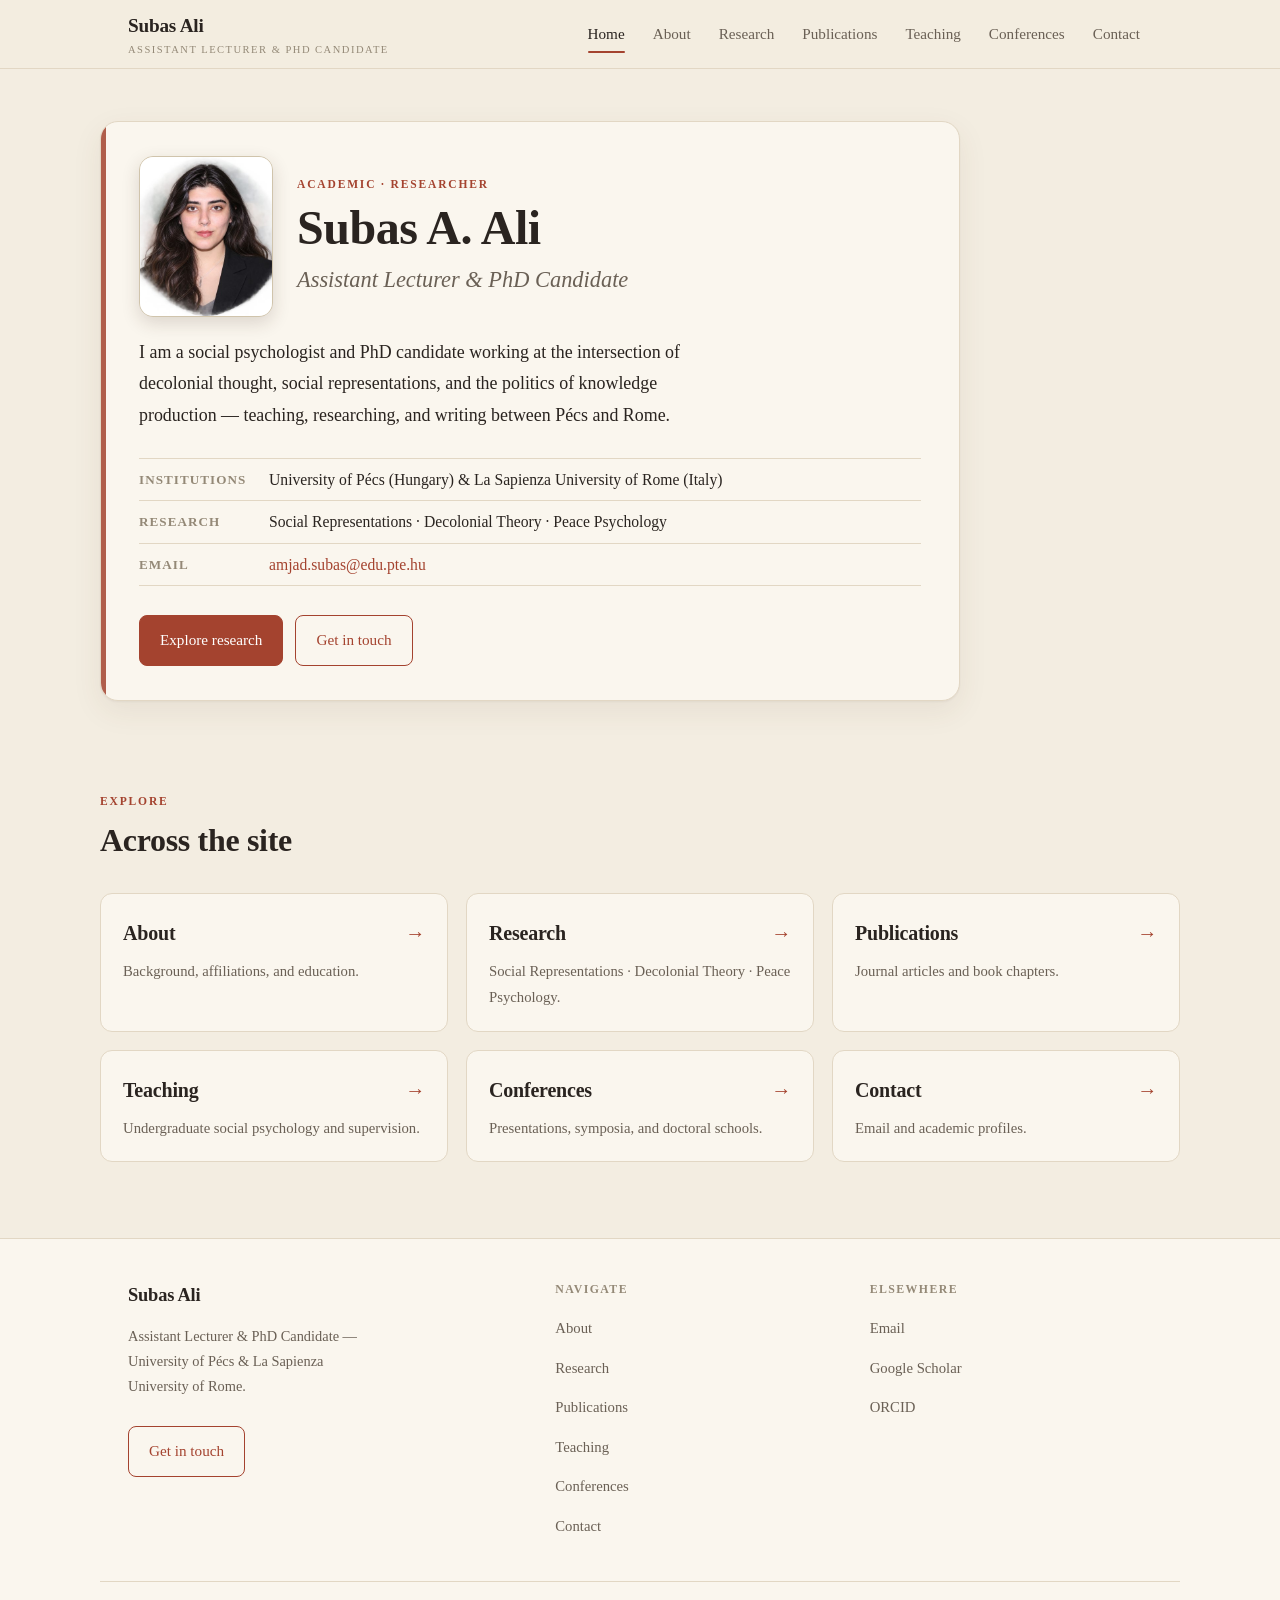
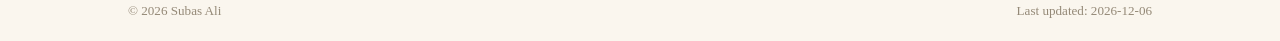
==== index.html @ 6b0df0d3 "Add files via upload" ====
<!doctype html>
<html lang="en">
<head>
  <meta charset="utf-8" />
  <meta name="viewport" content="width=device-width, initial-scale=1" />
  <title>Subas Ali &mdash; Social &amp; Political Psychology</title>
  <meta name="description" content="Subas Ali, Assistant Lecturer and PhD Candidate at the University of Pécs and La Sapienza University of Rome, researching social representations, decolonial theory, and peace psychology." />
  <meta property="og:title" content="Subas Ali &mdash; Social &amp; Political Psychology" />
  <meta property="og:description" content="Subas Ali, Assistant Lecturer and PhD Candidate at the University of Pécs and La Sapienza University of Rome, researching social representations, decolonial theory, and peace psychology." />
  <meta property="og:type" content="website" />
  <link rel="icon" href="data:image/svg+xml,%3Csvg xmlns='http://www.w3.org/2000/svg' viewBox='0 0 32 32'%3E%3Crect width='32' height='32' rx='7' fill='%2314507a'/%3E%3Ctext x='16' y='23' font-family='Georgia,serif' font-size='20' fill='white' text-anchor='middle'%3ES%3C/text%3E%3C/svg%3E" />
  <style>
/* ============================================================
   Subas Ali — academic website
   Shared stylesheet
   ============================================================ */

:root {
  --bg: #f3ede1;
  --surface: #faf6ee;
  --surface-2: #ece3d2;
  --fg: #2a2420;
  --muted: #6a6055;
  --faint: #948977;
  --border: #e2d7c4;
  --border-strong: #d0c4ac;
  --accent: #a4432f;
  --accent-hover: #86331f;
  --accent-soft: rgba(164, 67, 47, 0.13);
  --max: 1080px;
  --measure: 720px;
  --serif: "Times New Roman", Times, Georgia, serif;
  --sans: "Times New Roman", Times, Georgia, serif;
  --radius: 12px;
  --shadow: 0 1px 2px rgba(60,45,30,0.05), 0 10px 30px rgba(90,60,35,0.08);
}

@media (prefers-color-scheme: dark) {
  :root {
    --bg: #1b1815;
    --surface: #241f19;
    --surface-2: #2c261e;
    --fg: #ece4d6;
    --muted: #b3a892;
    --faint: #8a7f6d;
    --border: #342e26;
    --border-strong: #443c30;
    --accent: #e2906f;
    --accent-hover: #eea587;
    --accent-soft: rgba(226, 144, 111, 0.16);
    --shadow: 0 1px 2px rgba(0,0,0,0.35), 0 12px 34px rgba(0,0,0,0.4);
  }
}

* { box-sizing: border-box; }

html { scroll-behavior: smooth; }

body {
  font-family: var(--sans);
  background-color: var(--bg);
  background-image:
    radial-gradient(closest-side at 12% -5%, var(--accent-soft), transparent 70%),
    radial-gradient(closest-side at 100% 108%, rgba(20, 80, 122, 0.06), transparent 70%);
  background-attachment: fixed;
  background-repeat: no-repeat;
  color: var(--fg);
  line-height: 1.75;
  margin: 0;
  font-size: 18px;
  -webkit-font-smoothing: antialiased;
  -moz-osx-font-smoothing: grayscale;
  text-rendering: optimizeLegibility;
}

/* ---------- Skip link ---------- */
.skip-link {
  position: absolute;
  left: -999px;
  top: 0;
  background: var(--accent);
  color: #fff;
  padding: 10px 16px;
  border-radius: 0 0 8px 0;
  z-index: 200;
}
.skip-link:focus { left: 0; }

/* ---------- Layout ---------- */
.wrap {
  max-width: var(--max);
  margin: 0 auto;
  padding: 0 28px;
}
.section { padding: 56px 0; }
.section + .section { border-top: 1px solid var(--border); }
main { min-height: 60vh; }

/* ---------- Typography ---------- */
h1, h2, h3, h4 { font-family: var(--serif); font-weight: 600; letter-spacing: -0.01em; color: var(--fg); }
h1 { font-size: clamp(2rem, 4.4vw, 3rem); line-height: 1.1; margin: 0 0 0.4em; }
h2 { font-size: clamp(1.5rem, 3vw, 2rem); line-height: 1.2; margin: 0 0 0.6em; }
h3 { font-size: 1.25rem; margin: 0 0 0.4em; }
h4 { font-size: 1.05rem; margin: 0 0 0.3em; }
p { margin: 0 0 1.15em; }
.measure { max-width: var(--measure); }
.lead { font-size: 1.15rem; color: var(--fg); }

.eyebrow {
  font-family: var(--sans);
  text-transform: uppercase;
  letter-spacing: 0.16em;
  font-size: 0.72rem;
  font-weight: 600;
  color: var(--accent);
  margin: 0 0 14px;
  display: block;
}

.section-head { margin-bottom: 34px; }
.section-head .eyebrow { margin-bottom: 10px; }
.section-head h2 { margin-bottom: 0; }

/* ---------- Links ---------- */
a { color: var(--accent); text-decoration: none; transition: color 0.15s ease; }
a:hover { color: var(--accent-hover); }
.prose a {
  border-bottom: 1px solid var(--accent-soft);
  transition: border-color 0.15s ease, color 0.15s ease;
}
.prose a:hover { border-bottom-color: var(--accent); }
a:focus-visible, button:focus-visible {
  outline: 2px solid var(--accent);
  outline-offset: 3px;
  border-radius: 2px;
}

/* ---------- Header / nav ---------- */
.site-header {
  position: sticky;
  top: 0;
  z-index: 100;
  background: color-mix(in srgb, var(--bg) 88%, transparent);
  -webkit-backdrop-filter: saturate(1.4) blur(10px);
  backdrop-filter: saturate(1.4) blur(10px);
  border-bottom: 1px solid var(--border);
}
.nav-inner {
  max-width: var(--max);
  margin: 0 auto;
  padding: 0 28px;
  height: 68px;
  display: flex;
  align-items: center;
  justify-content: space-between;
  gap: 16px;
}
.brand {
  font-family: var(--serif);
  font-size: 1.2rem;
  font-weight: 600;
  letter-spacing: -0.01em;
  color: var(--fg);
  white-space: nowrap;
}
.brand:hover { color: var(--fg); }
.brand .brand-sub {
  display: block;
  font-family: var(--sans);
  font-size: 0.66rem;
  font-weight: 500;
  letter-spacing: 0.14em;
  text-transform: uppercase;
  color: var(--faint);
  margin-top: -2px;
}
.nav-links { display: flex; align-items: center; gap: 4px; }
.nav-links a {
  color: var(--muted);
  font-size: 0.95rem;
  font-weight: 500;
  padding: 8px 12px;
  border-radius: 7px;
  position: relative;
}
.nav-links a:hover { color: var(--fg); background: var(--surface-2); }
.nav-links a[aria-current="page"] { color: var(--fg); }
.nav-links a[aria-current="page"]::after {
  content: "";
  position: absolute;
  left: 12px; right: 12px; bottom: 2px;
  height: 2px;
  background: var(--accent);
  border-radius: 2px;
}

.nav-toggle {
  display: none;
  background: none;
  border: 1px solid var(--border-strong);
  border-radius: 8px;
  width: 42px; height: 42px;
  cursor: pointer;
  color: var(--fg);
  align-items: center;
  justify-content: center;
}
.nav-toggle svg { width: 22px; height: 22px; }

/* ---------- Buttons ---------- */
.btn {
  display: inline-flex;
  align-items: center;
  gap: 8px;
  font-family: var(--sans);
  font-size: 0.95rem;
  font-weight: 500;
  padding: 11px 20px;
  border-radius: 8px;
  border: 1px solid var(--accent);
  background: var(--accent);
  color: #fff;
  cursor: pointer;
  transition: background 0.15s ease, transform 0.05s ease;
}
.btn:hover { background: var(--accent-hover); border-color: var(--accent-hover); color: #fff; }
.btn:active { transform: translateY(1px); }
.btn.ghost { background: transparent; color: var(--accent); }
.btn.ghost:hover { background: var(--accent-soft); color: var(--accent); }

.linkchip {
  display: inline-flex;
  align-items: center;
  gap: 6px;
  font-size: 0.85rem;
  font-weight: 500;
  padding: 4px 11px;
  border: 1px solid var(--border-strong);
  border-radius: 999px;
  color: var(--accent);
  background: var(--bg);
  transition: border-color 0.15s ease, background 0.15s ease;
}
.linkchip:hover { border-color: var(--accent); background: var(--accent-soft); color: var(--accent); }
.linkchip svg { width: 13px; height: 13px; }

/* ---------- Home hero ---------- */
.hero { padding: 52px 0 34px; }
.hero-card {
  background: var(--surface);
  border: 1px solid var(--border);
  border-radius: 18px;
  box-shadow: var(--shadow);
  padding: 34px 38px;
  max-width: 860px;
  position: relative;
  overflow: hidden;
}
.hero-card::before {
  content: "";
  position: absolute;
  left: 0; top: 0; bottom: 0;
  width: 5px;
  background: var(--accent);
  opacity: 0.85;
}
.hero-id {
  display: flex;
  align-items: center;
  gap: 24px;
  margin-bottom: 20px;
}
.hero-id .eyebrow { margin-bottom: 8px; }
.hero-id h1 { margin: 0 0 0.1em; }
.hero-text h1 { margin-bottom: 0.2em; }
.hero-role {
  font-family: var(--serif);
  font-size: clamp(1.1rem, 2.2vw, 1.4rem);
  color: var(--muted);
  margin: 0;
  font-weight: 400;
  font-style: italic;
}
.hero-bio {
  font-size: 1.12rem;
  color: var(--fg);
  max-width: 62ch;
  margin: 0 0 1.5em;
}
.hero-meta { list-style: none; padding: 0; margin: 0 0 1.6em; }
.hero-meta li { display: flex; gap: 12px; padding: 7px 0; border-top: 1px solid var(--border); font-size: 0.98rem; }
.hero-meta li:last-child { border-bottom: 1px solid var(--border); }
.hero-meta .k { flex: 0 0 118px; color: var(--faint); font-size: 0.82rem; text-transform: uppercase; letter-spacing: 0.08em; padding-top: 3px; font-weight: 600; }
.hero-meta .v { flex: 1; }
.hero-cta { display: flex; flex-wrap: wrap; gap: 12px; margin-top: 6px; }

.portrait {
  width: clamp(96px, 13vw, 134px);
  aspect-ratio: 5 / 6;
  height: auto;
  object-fit: cover;
  object-position: center 20%;
  border-radius: 14px;
  border: 1px solid var(--border-strong);
  box-shadow: 0 6px 18px rgba(60,40,25,0.16);
  background: var(--surface-2);
  flex-shrink: 0;
}

/* ---------- Pathways grid ---------- */
.pathways {
  display: grid;
  grid-template-columns: repeat(3, 1fr);
  gap: 18px;
}
.pathway {
  display: block;
  padding: 22px 22px 20px;
  border: 1px solid var(--border);
  border-radius: var(--radius);
  background: var(--surface);
  color: var(--fg);
  transition: border-color 0.18s ease, transform 0.18s ease, box-shadow 0.18s ease;
}
.pathway:hover {
  color: var(--fg);
  border-color: var(--border-strong);
  transform: translateY(-2px);
  box-shadow: var(--shadow);
}
.pathway h3 { display: flex; align-items: center; justify-content: space-between; margin-bottom: 8px; }
.pathway h3 .arrow { color: var(--accent); font-family: var(--sans); font-weight: 400; transition: transform 0.18s ease; }
.pathway:hover h3 .arrow { transform: translateX(4px); }
.pathway p { color: var(--muted); font-size: 0.92rem; margin: 0; }

/* ---------- Prose / cards ---------- */
.prose p { color: var(--fg); }
.panel {
  background: var(--surface);
  border: 1px solid var(--border);
  border-radius: var(--radius);
  padding: 30px 32px;
}

/* ---------- Education / definition lists ---------- */
.stack { display: grid; gap: 2px; }
.entry {
  display: grid;
  grid-template-columns: 1fr auto;
  gap: 8px 20px;
  padding: 16px 0;
  border-top: 1px solid var(--border);
  align-items: baseline;
}
.entry:last-child { border-bottom: 1px solid var(--border); }
.entry .title { font-weight: 600; }
.entry .sub { color: var(--muted); font-size: 0.95rem; }
.entry .when { color: var(--faint); font-size: 0.88rem; white-space: nowrap; font-variant-numeric: tabular-nums; }

/* ---------- Publications ---------- */
.pub-group { margin-bottom: 40px; }
.pub-group:last-child { margin-bottom: 0; }
.pub-list { list-style: none; margin: 0; padding: 0; }
.pub {
  padding: 22px 0;
  border-top: 1px solid var(--border);
  display: grid;
  grid-template-columns: 64px 1fr;
  gap: 22px;
}
.pub:last-child { border-bottom: 1px solid var(--border); }
.pub .year { font-family: var(--serif); font-size: 1.05rem; color: var(--faint); font-variant-numeric: tabular-nums; padding-top: 1px; }
.pub .cite { margin: 0; }
.pub .cite .t { font-style: italic; }
.pub .venue { font-style: italic; }
.pub-links { margin-top: 12px; display: flex; flex-wrap: wrap; gap: 8px; }

/* ---------- Tables ---------- */
.table-card {
  border: 1px solid var(--border);
  border-radius: var(--radius);
  overflow: hidden;
  margin-bottom: 26px;
  background: var(--bg);
}
.table-card .table-head {
  display: flex;
  align-items: baseline;
  gap: 12px;
  padding: 16px 22px;
  background: var(--surface);
  border-bottom: 1px solid var(--border);
}
.table-card .table-head h3 { margin: 0; font-size: 1.15rem; }
.table-card .table-head .count { color: var(--faint); font-size: 0.85rem; }
table.data {
  width: 100%;
  border-collapse: collapse;
  font-size: 0.92rem;
}
table.data th, table.data td {
  padding: 14px 16px;
  text-align: left;
  vertical-align: top;
  line-height: 1.5;
  border-bottom: 1px solid var(--border);
}
table.data thead th {
  font-family: var(--sans);
  font-weight: 600;
  color: var(--faint);
  font-size: 0.72rem;
  letter-spacing: 0.08em;
  text-transform: uppercase;
  background: transparent;
}
table.data tbody tr:last-child td { border-bottom: none; }
table.data tbody tr { transition: background 0.12s ease; }
table.data tbody tr:hover { background: var(--surface); }
.nowrap { white-space: nowrap; }
.tag {
  display: inline-block;
  font-size: 0.72rem;
  font-weight: 600;
  letter-spacing: 0.03em;
  padding: 2px 9px;
  border-radius: 999px;
  border: 1px solid var(--border-strong);
  color: var(--muted);
  white-space: nowrap;
}

/* ---------- Contact ---------- */
.contact-grid { display: grid; grid-template-columns: 1fr 1fr; gap: 40px; }
.field { display: flex; flex-direction: column; gap: 6px; margin-bottom: 16px; }
.field label { font-size: 0.82rem; font-weight: 600; letter-spacing: 0.04em; text-transform: uppercase; color: var(--muted); }
.field input, .field textarea {
  font-family: var(--sans);
  font-size: 1rem;
  color: var(--fg);
  background: var(--bg);
  border: 1px solid var(--border-strong);
  border-radius: 8px;
  padding: 11px 13px;
  width: 100%;
  transition: border-color 0.15s ease, box-shadow 0.15s ease;
}
.field input:focus, .field textarea:focus {
  outline: none;
  border-color: var(--accent);
  box-shadow: 0 0 0 3px var(--accent-soft);
}
.field textarea { resize: vertical; min-height: 130px; }
.hp { position: absolute; left: -9999px; }
.contact-detail { padding: 10px 0; border-top: 1px solid var(--border); }
.contact-detail:first-of-type { border-top: none; }
.contact-detail .k { font-size: 0.78rem; text-transform: uppercase; letter-spacing: 0.08em; color: var(--faint); font-weight: 600; margin-bottom: 2px; }

/* ---------- Footer ---------- */
.site-footer {
  border-top: 1px solid var(--border);
  background: var(--surface);
  margin-top: 20px;
}
.footer-inner {
  max-width: var(--max);
  margin: 0 auto;
  padding: 40px 28px;
  display: grid;
  grid-template-columns: 1.4fr 1fr 1fr;
  gap: 32px;
}
.footer-inner h4 { font-family: var(--sans); font-size: 0.74rem; text-transform: uppercase; letter-spacing: 0.12em; color: var(--faint); margin-bottom: 12px; font-weight: 600; }
.footer-brand .brand { font-size: 1.15rem; }
.footer-nav { list-style: none; margin: 0; padding: 0; display: grid; gap: 8px; }
.footer-nav a, .footer-links a { color: var(--muted); font-size: 0.92rem; }
.footer-nav a:hover, .footer-links a:hover { color: var(--accent); }
.footer-links { list-style: none; margin: 0; padding: 0; display: grid; gap: 8px; }
.footer-bottom {
  border-top: 1px solid var(--border);
  padding: 18px 28px;
  max-width: var(--max);
  margin: 0 auto;
  display: flex;
  justify-content: space-between;
  flex-wrap: wrap;
  gap: 8px;
  color: var(--faint);
  font-size: 0.82rem;
}

/* ---------- Responsive ---------- */
@media (max-width: 860px) {
  .hero-card { padding: 30px 30px; }
  .pathways { grid-template-columns: 1fr 1fr; }
  .contact-grid { grid-template-columns: 1fr; gap: 30px; }
  .footer-inner { grid-template-columns: 1fr 1fr; }
}

@media (max-width: 640px) {
  body { font-size: 16px; }
  .nav-links {
    position: fixed;
    inset: 68px 0 auto 0;
    flex-direction: column;
    align-items: stretch;
    gap: 0;
    background: var(--bg);
    border-bottom: 1px solid var(--border);
    padding: 8px 16px 16px;
    box-shadow: var(--shadow);
    transform: translateY(-140%);
    transition: transform 0.25s ease;
    visibility: hidden;
  }
  .nav-links.open { transform: translateY(0); visibility: visible; }
  .nav-links a { padding: 13px 10px; border-radius: 8px; font-size: 1rem; }
  .nav-links a[aria-current="page"]::after { display: none; }
  .nav-links a[aria-current="page"] { background: var(--surface-2); }
  .nav-toggle { display: inline-flex; }
  .pathways { grid-template-columns: 1fr; }
  .section { padding: 40px 0; }
  .hero { padding: 26px 0 16px; }
  .hero-card { padding: 24px 22px; border-radius: 14px; }
  .hero-id { gap: 16px; margin-bottom: 16px; }
  .hero-bio { font-size: 1.05rem; }
  .panel { padding: 22px 20px; }
  .footer-inner { grid-template-columns: 1fr; gap: 26px; }
  .entry { grid-template-columns: 1fr; }
  .entry .when { grid-row: 1; }

  /* Responsive data tables -> stacked cards */
  table.data, table.data tbody, table.data tr, table.data td { display: block; width: 100%; }
  table.data thead { display: none; }
  .table-card { overflow: visible; }
  table.data tr {
    padding: 14px 16px;
    border-bottom: 1px solid var(--border);
  }
  table.data tr:last-child { border-bottom: none; }
  table.data td {
    padding: 4px 0;
    border: none;
    display: grid;
    grid-template-columns: 108px 1fr;
    gap: 10px;
  }
  table.data td::before {
    content: attr(data-label);
    font-size: 0.68rem;
    letter-spacing: 0.06em;
    text-transform: uppercase;
    color: var(--faint);
    font-weight: 600;
    padding-top: 3px;
  }
  table.data td:empty { display: none; }
  table.data tbody tr:hover { background: transparent; }
}

@media (prefers-reduced-motion: reduce) {
  * { scroll-behavior: auto !important; transition: none !important; animation: none !important; }
}

  </style>
  <script type="application/ld+json">
{
  "@context": "https://schema.org",
  "@type": "Person",
  "name": "Subas Amjad Ali",
  "alternateName": "Subas Ali",
  "jobTitle": "Assistant Lecturer & PhD Candidate",
  "affiliation": [
    {"@type": "Organization", "name": "University of P\u00e9cs"},
    {"@type": "Organization", "name": "La Sapienza University of Rome"}
  ],
  "email": "mailto:amjad.subas@edu.pte.hu",
  "url": "https://subasali.com",
  "sameAs": [
    "https://scholar.google.com/citations?view_op=list_works&hl=en&user=NY5oD_YAAAAJ",
    "https://orcid.org/0000-0001-5346-9214"
  ]
}
</script>
</head>
<body>
  <a class="skip-link" href="#main">Skip to content</a>
  <header class="site-header">
    <div class="nav-inner">
      <a class="brand" href="index.html">Subas Ali<span class="brand-sub">Assistant Lecturer &amp; PhD Candidate</span></a>
      <button class="nav-toggle" aria-label="Toggle menu" aria-expanded="false" aria-controls="nav-links">
        <svg viewBox="0 0 24 24" fill="none" stroke="currentColor" stroke-width="2" stroke-linecap="round"><line x1="4" y1="7" x2="20" y2="7"/><line x1="4" y1="12" x2="20" y2="12"/><line x1="4" y1="17" x2="20" y2="17"/></svg>
      </button>
      <nav class="nav-links" id="nav-links" aria-label="Primary">
      <a href="index.html" aria-current="page">Home</a>
      <a href="about.html">About</a>
      <a href="research.html">Research</a>
      <a href="publications.html">Publications</a>
      <a href="teaching.html">Teaching</a>
      <a href="conferences.html">Conferences</a>
      <a href="contact.html">Contact</a>
      </nav>
    </div>
  </header>
  <main id="main">
    <section class="hero wrap">
    <div class="hero-card">
      <div class="hero-id">
        <img class="portrait" src="[data-uri]" width="260" height="260" alt="Portrait of Subas Ali" />
        <div class="hero-id-text">
          <span class="eyebrow">Academic &middot; Researcher</span>
          <h1>Subas A. Ali</h1>
          <p class="hero-role">Assistant Lecturer &amp; PhD Candidate</p>
        </div>
      </div>
      <p class="hero-bio">I am a social psychologist and PhD candidate working at the intersection of decolonial thought, social representations, and the politics of knowledge production &mdash; teaching, researching, and writing between P&eacute;cs and Rome.</p>
      <ul class="hero-meta">
        <li><span class="k">Institutions</span><span class="v">University of P&eacute;cs (Hungary) &amp; La Sapienza University of Rome (Italy)</span></li>
        <li><span class="k">Research</span><span class="v">Social Representations &middot; Decolonial Theory &middot; Peace Psychology</span></li>
        <li><span class="k">Email</span><span class="v"><a href="mailto:amjad.subas@edu.pte.hu">amjad.subas@edu.pte.hu</a></span></li>
      </ul>
      <div class="hero-cta">
        <a class="btn" href="research.html">Explore research</a>
        <a class="btn ghost" href="mailto:amjad.subas@edu.pte.hu">Get in touch</a>
      </div>
    </div>
  </section>
  <section class="section wrap">
    <div class="section-head"><span class="eyebrow">Explore</span><h2>Across the site</h2></div>
    <div class="pathways">
      <a class="pathway" href="about.html"><h3>About <span class="arrow">&rarr;</span></h3><p>Background, affiliations, and education.</p></a>
      <a class="pathway" href="research.html"><h3>Research <span class="arrow">&rarr;</span></h3><p>Social Representations &middot; Decolonial Theory &middot; Peace Psychology.</p></a>
      <a class="pathway" href="publications.html"><h3>Publications <span class="arrow">&rarr;</span></h3><p>Journal articles and book chapters.</p></a>
      <a class="pathway" href="teaching.html"><h3>Teaching <span class="arrow">&rarr;</span></h3><p>Undergraduate social psychology and supervision.</p></a>
      <a class="pathway" href="conferences.html"><h3>Conferences <span class="arrow">&rarr;</span></h3><p>Presentations, symposia, and doctoral schools.</p></a>
      <a class="pathway" href="contact.html"><h3>Contact <span class="arrow">&rarr;</span></h3><p>Email and academic profiles.</p></a>
    </div>
  </section>
  </main>
  <footer class="site-footer">
    <div class="footer-inner">
      <div class="footer-brand">
        <a class="brand" href="index.html">Subas Ali</a>
        <p style="color:var(--muted);font-size:0.9rem;margin-top:12px;max-width:34ch;">Assistant Lecturer &amp; PhD Candidate — University of P&eacute;cs &amp; La Sapienza University of Rome.</p>
        <a class="btn ghost" href="mailto:amjad.subas@edu.pte.hu" style="margin-top:10px;">Get in touch</a>
      </div>
      <div>
        <h4>Navigate</h4>
        <ul class="footer-nav">
          <li><a href="about.html">About</a></li>
          <li><a href="research.html">Research</a></li>
          <li><a href="publications.html">Publications</a></li>
          <li><a href="teaching.html">Teaching</a></li>
          <li><a href="conferences.html">Conferences</a></li>
          <li><a href="contact.html">Contact</a></li>
        </ul>
      </div>
      <div>
        <h4>Elsewhere</h4>
        <ul class="footer-links">
          <li><a href="mailto:amjad.subas@edu.pte.hu">Email</a></li>
          <li><a href="https://scholar.google.com/citations?view_op=list_works&amp;hl=en&amp;user=NY5oD_YAAAAJ" target="_blank" rel="noopener">Google Scholar</a></li>
          <li><a href="https://orcid.org/0000-0001-5346-9214" target="_blank" rel="noopener">ORCID</a></li>
        </ul>
      </div>
    </div>
    <div class="footer-bottom">
      <div>&copy; <span id="year"></span> Subas Ali</div>
      <div>Last updated: <span id="lastmod"></span></div>
    </div>
  </footer>
  <script>
/* Subas Ali — site interactions (progressive enhancement) */
(function () {
  "use strict";

  // Mobile nav toggle
  var toggle = document.querySelector(".nav-toggle");
  var links = document.getElementById("nav-links");
  if (toggle && links) {
    toggle.addEventListener("click", function () {
      var open = links.classList.toggle("open");
      toggle.setAttribute("aria-expanded", open ? "true" : "false");
    });
    // Close menu when a link is clicked (mobile)
    links.addEventListener("click", function (e) {
      if (e.target.tagName === "A") {
        links.classList.remove("open");
        toggle.setAttribute("aria-expanded", "false");
      }
    });
    // Close on Escape
    document.addEventListener("keydown", function (e) {
      if (e.key === "Escape" && links.classList.contains("open")) {
        links.classList.remove("open");
        toggle.setAttribute("aria-expanded", "false");
        toggle.focus();
      }
    });
  }

  // Contact form -> opens the visitor's email app (works on static hosting)
  var cf = document.getElementById("contact-form");
  if (cf) {
    cf.addEventListener("submit", function (e) {
      e.preventDefault();
      var name = (cf.querySelector("#name") || {}).value || "";
      var email = (cf.querySelector("#email") || {}).value || "";
      var msg = (cf.querySelector("#message") || {}).value || "";
      var subject = encodeURIComponent("Website enquiry" + (name ? " from " + name : ""));
      var body = encodeURIComponent(msg + "\n\n— " + name + (email ? " <" + email + ">" : ""));
      window.location.href = "mailto:amjad.subas@edu.pte.hu?subject=" + subject + "&body=" + body;
    });
  }

  // Footer year + last-updated
  var y = document.getElementById("year");
  if (y) y.textContent = new Date().getFullYear();
  var lm = document.getElementById("lastmod");
  if (lm) {
    try { lm.textContent = new Date(document.lastModified).toISOString().slice(0, 10); }
    catch (e) { /* ignore */ }
  }
})();

  </script>
</body>
</html>
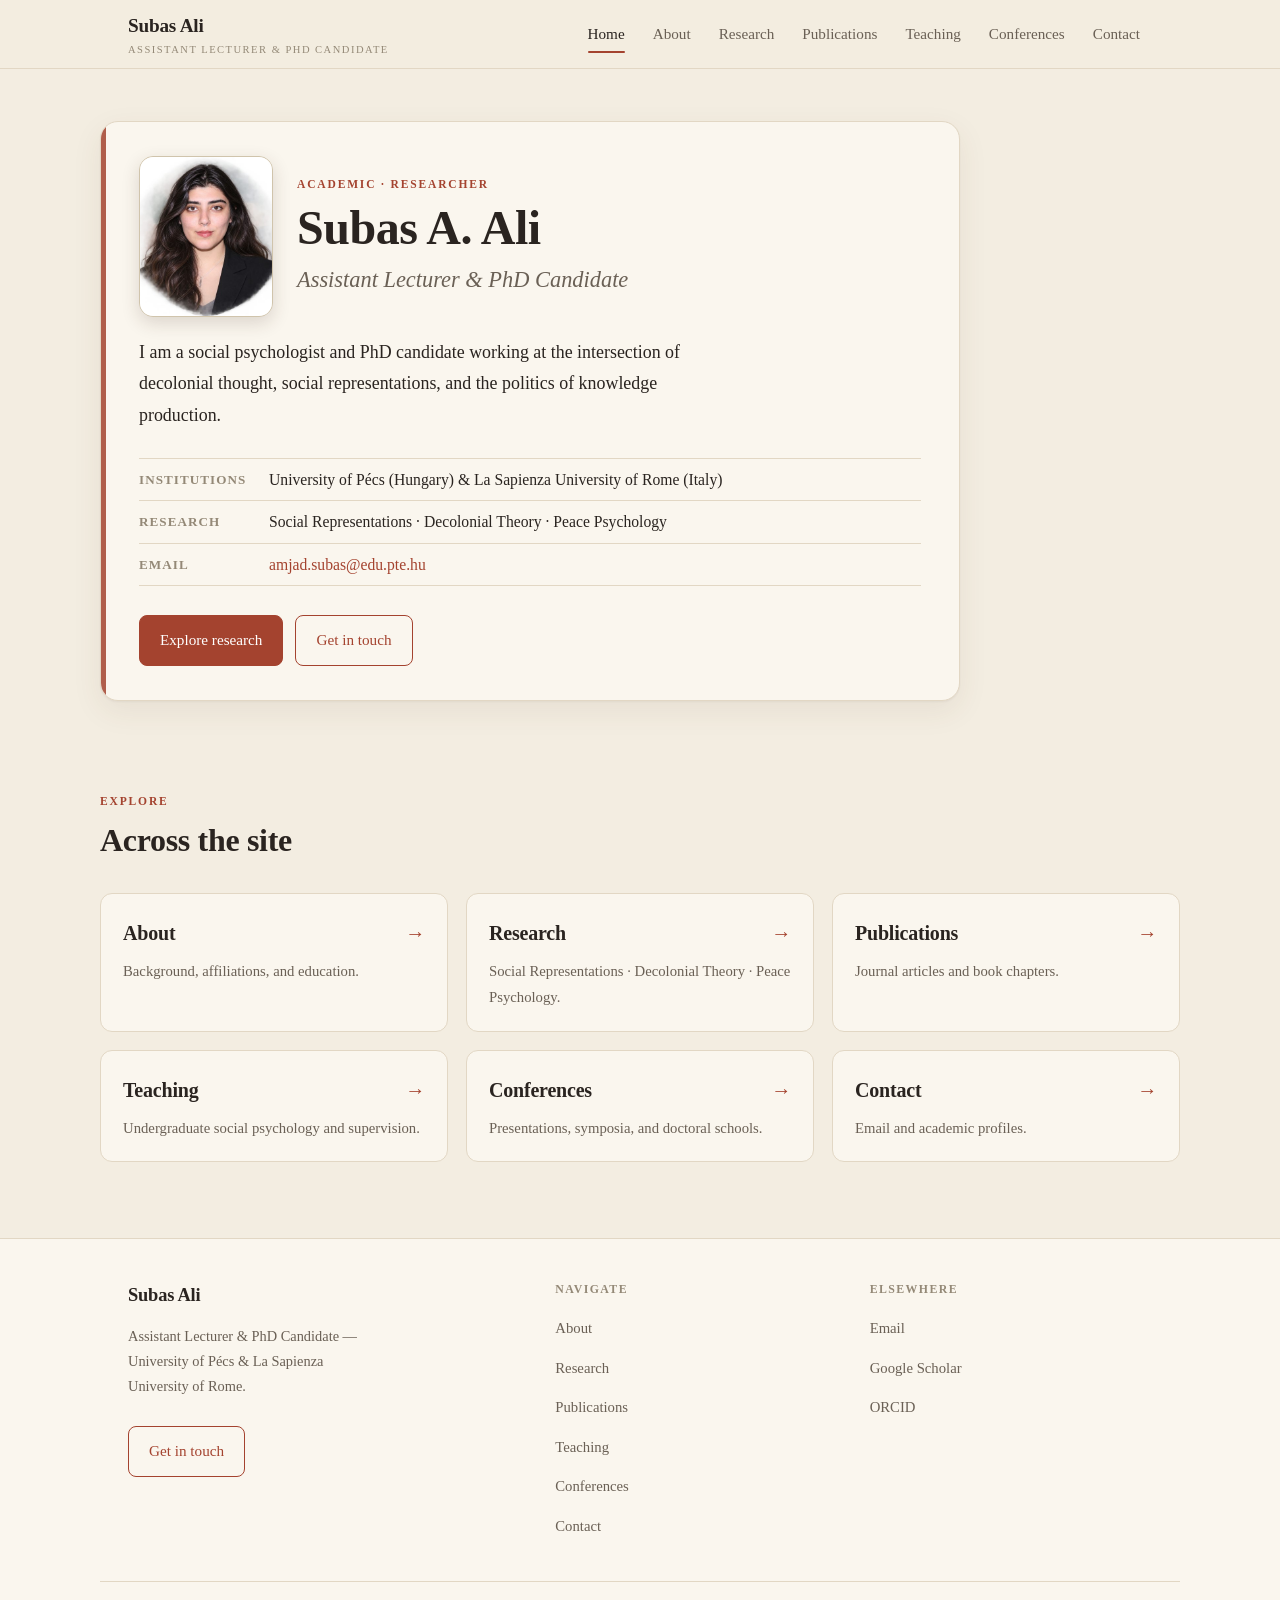
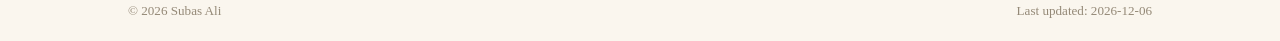
==== commit 94684f05: "Fix punctuation in hero bio paragraph Removed unnecessary punctuation in hero bio." ====
--- a/index.html
+++ b/index.html
@@ -613,7 +613,7 @@
           <p class="hero-role">Assistant Lecturer &amp; PhD Candidate</p>
         </div>
       </div>
-      <p class="hero-bio">I am a social psychologist and PhD candidate working at the intersection of decolonial thought, social representations, and the politics of knowledge production &mdash; teaching, researching, and writing between P&eacute;cs and Rome.</p>
+      <p class="hero-bio">I am a social psychologist and PhD candidate working at the intersection of decolonial thought, social representations, and the politics of knowledge production.</p>
       <ul class="hero-meta">
         <li><span class="k">Institutions</span><span class="v">University of P&eacute;cs (Hungary) &amp; La Sapienza University of Rome (Italy)</span></li>
         <li><span class="k">Research</span><span class="v">Social Representations &middot; Decolonial Theory &middot; Peace Psychology</span></li>
@@ -725,4 +725,4 @@
 
   </script>
 </body>
-</html>+</html>
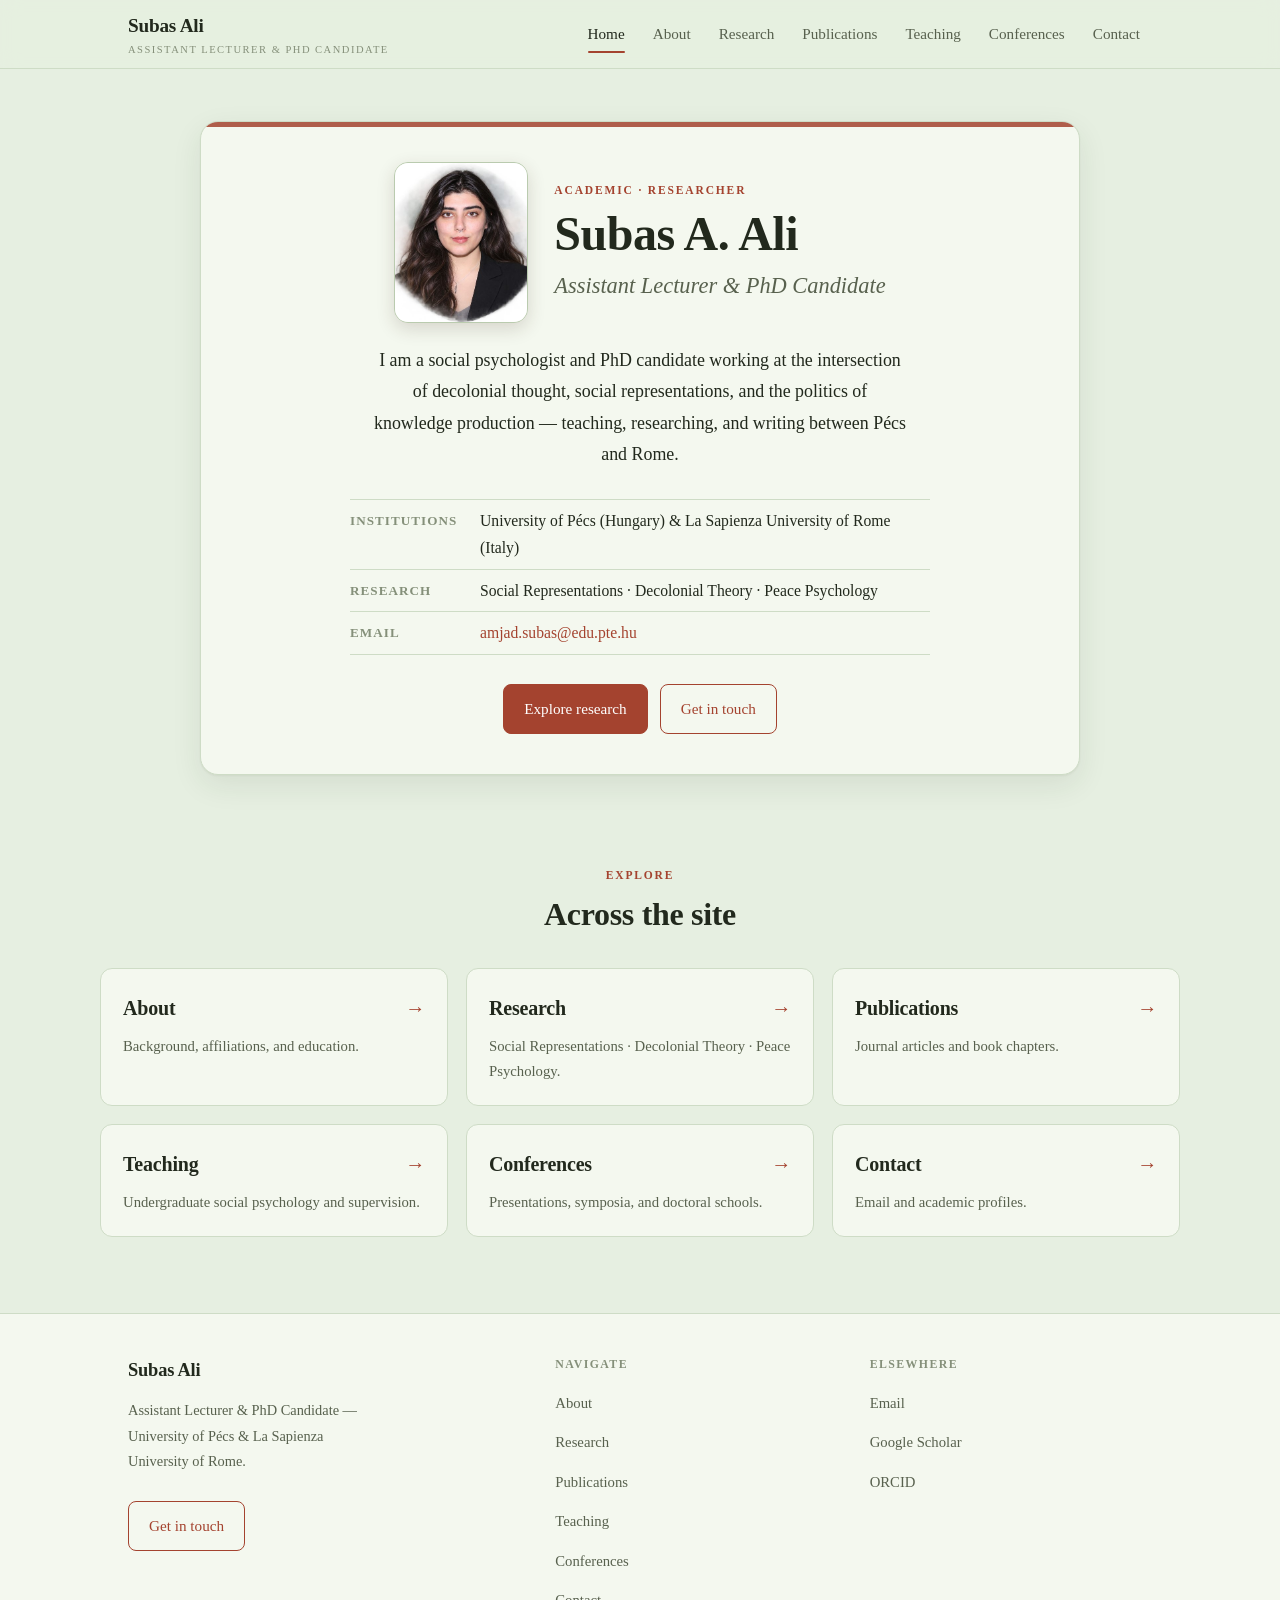
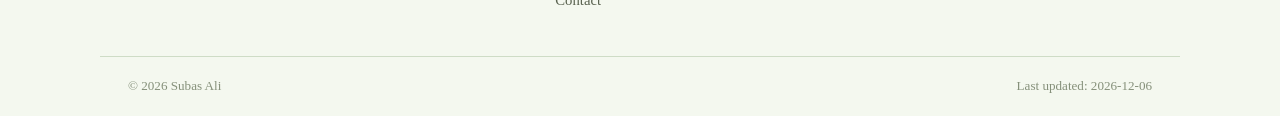
==== commit c5c87cf2: "Add files via upload" ====
--- a/index.html
+++ b/index.html
@@ -16,14 +16,14 @@
    ============================================================ */
 
 :root {
-  --bg: #f3ede1;
-  --surface: #faf6ee;
-  --surface-2: #ece3d2;
-  --fg: #2a2420;
-  --muted: #6a6055;
-  --faint: #948977;
-  --border: #e2d7c4;
-  --border-strong: #d0c4ac;
+  --bg: #e6efe1;
+  --surface: #f4f8ef;
+  --surface-2: #dbe7d3;
+  --fg: #22291d;
+  --muted: #58614e;
+  --faint: #85907a;
+  --border: #cedcc6;
+  --border-strong: #bacbaf;
   --accent: #a4432f;
   --accent-hover: #86331f;
   --accent-soft: rgba(164, 67, 47, 0.13);
@@ -32,19 +32,19 @@
   --serif: "Times New Roman", Times, Georgia, serif;
   --sans: "Times New Roman", Times, Georgia, serif;
   --radius: 12px;
-  --shadow: 0 1px 2px rgba(60,45,30,0.05), 0 10px 30px rgba(90,60,35,0.08);
+  --shadow: 0 1px 2px rgba(30,45,25,0.05), 0 10px 30px rgba(35,60,30,0.09);
 }
 
 @media (prefers-color-scheme: dark) {
   :root {
-    --bg: #1b1815;
-    --surface: #241f19;
-    --surface-2: #2c261e;
-    --fg: #ece4d6;
-    --muted: #b3a892;
-    --faint: #8a7f6d;
-    --border: #342e26;
-    --border-strong: #443c30;
+    --bg: #161c14;
+    --surface: #1d241a;
+    --surface-2: #232c1f;
+    --fg: #e7ecdf;
+    --muted: #a9b39b;
+    --faint: #7f8a71;
+    --border: #2e3729;
+    --border-strong: #3d4836;
     --accent: #e2906f;
     --accent-hover: #eea587;
     --accent-soft: rgba(226, 144, 111, 0.16);
@@ -61,7 +61,7 @@
   background-color: var(--bg);
   background-image:
     radial-gradient(closest-side at 12% -5%, var(--accent-soft), transparent 70%),
-    radial-gradient(closest-side at 100% 108%, rgba(20, 80, 122, 0.06), transparent 70%);
+    radial-gradient(closest-side at 100% 108%, rgba(47, 107, 67, 0.09), transparent 70%);
   background-attachment: fixed;
   background-repeat: no-repeat;
   color: var(--fg);
@@ -103,7 +103,7 @@
 h3 { font-size: 1.25rem; margin: 0 0 0.4em; }
 h4 { font-size: 1.05rem; margin: 0 0 0.3em; }
 p { margin: 0 0 1.15em; }
-.measure { max-width: var(--measure); }
+.measure { max-width: var(--measure); margin-left: auto; margin-right: auto; }
 .lead { font-size: 1.15rem; color: var(--fg); }
 
 .eyebrow {
@@ -117,7 +117,7 @@
   display: block;
 }
 
-.section-head { margin-bottom: 34px; }
+.section-head { margin-bottom: 34px; text-align: center; }
 .section-head .eyebrow { margin-bottom: 10px; }
 .section-head h2 { margin-bottom: 0; }
 
@@ -251,24 +251,28 @@
   border: 1px solid var(--border);
   border-radius: 18px;
   box-shadow: var(--shadow);
-  padding: 34px 38px;
-  max-width: 860px;
+  padding: 40px 44px;
+  max-width: 880px;
+  margin: 0 auto;
+  text-align: center;
   position: relative;
   overflow: hidden;
 }
 .hero-card::before {
   content: "";
   position: absolute;
-  left: 0; top: 0; bottom: 0;
-  width: 5px;
+  left: 0; right: 0; top: 0;
+  height: 5px;
   background: var(--accent);
   opacity: 0.85;
 }
 .hero-id {
   display: flex;
   align-items: center;
-  gap: 24px;
-  margin-bottom: 20px;
+  justify-content: center;
+  gap: 26px;
+  margin-bottom: 22px;
+  text-align: left;
 }
 .hero-id .eyebrow { margin-bottom: 8px; }
 .hero-id h1 { margin: 0 0 0.1em; }
@@ -284,15 +288,15 @@
 .hero-bio {
   font-size: 1.12rem;
   color: var(--fg);
-  max-width: 62ch;
-  margin: 0 0 1.5em;
-}
-.hero-meta { list-style: none; padding: 0; margin: 0 0 1.6em; }
+  max-width: 60ch;
+  margin: 0 auto 1.6em;
+}
+.hero-meta { list-style: none; padding: 0; margin: 0 auto 1.6em; max-width: 580px; text-align: left; }
 .hero-meta li { display: flex; gap: 12px; padding: 7px 0; border-top: 1px solid var(--border); font-size: 0.98rem; }
 .hero-meta li:last-child { border-bottom: 1px solid var(--border); }
 .hero-meta .k { flex: 0 0 118px; color: var(--faint); font-size: 0.82rem; text-transform: uppercase; letter-spacing: 0.08em; padding-top: 3px; font-weight: 600; }
 .hero-meta .v { flex: 1; }
-.hero-cta { display: flex; flex-wrap: wrap; gap: 12px; margin-top: 6px; }
+.hero-cta { display: flex; flex-wrap: wrap; gap: 12px; margin-top: 6px; justify-content: center; }
 
 .portrait {
   width: clamp(96px, 13vw, 134px);
@@ -613,7 +617,7 @@
           <p class="hero-role">Assistant Lecturer &amp; PhD Candidate</p>
         </div>
       </div>
-      <p class="hero-bio">I am a social psychologist and PhD candidate working at the intersection of decolonial thought, social representations, and the politics of knowledge production.</p>
+      <p class="hero-bio">I am a social psychologist and PhD candidate working at the intersection of decolonial thought, social representations, and the politics of knowledge production &mdash; teaching, researching, and writing between P&eacute;cs and Rome.</p>
       <ul class="hero-meta">
         <li><span class="k">Institutions</span><span class="v">University of P&eacute;cs (Hungary) &amp; La Sapienza University of Rome (Italy)</span></li>
         <li><span class="k">Research</span><span class="v">Social Representations &middot; Decolonial Theory &middot; Peace Psychology</span></li>
@@ -725,4 +729,4 @@
 
   </script>
 </body>
-</html>
+</html>
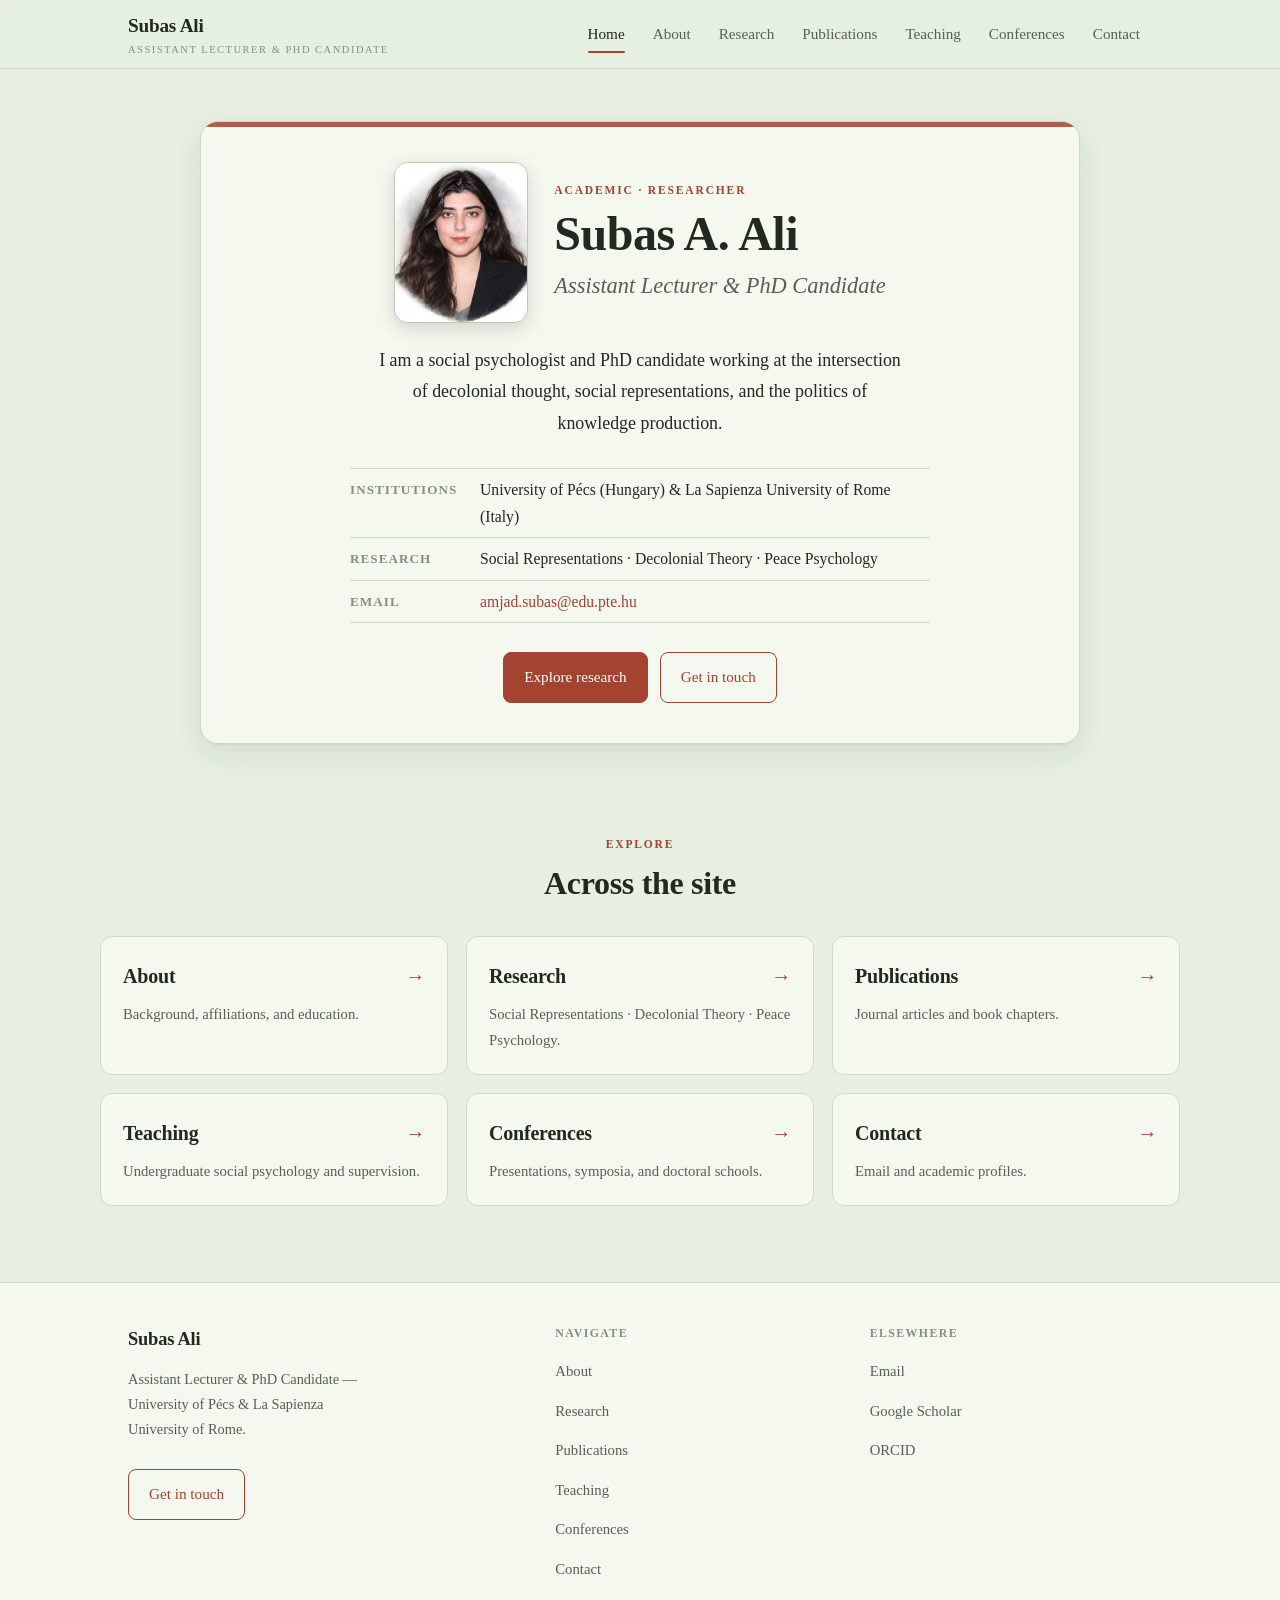
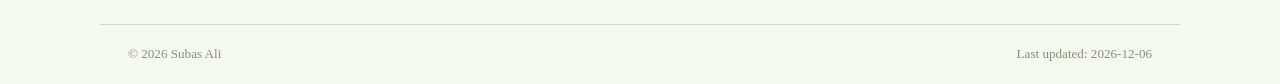
==== commit 594272bc: "Update index.html" ====
--- a/index.html
+++ b/index.html
@@ -617,7 +617,7 @@
           <p class="hero-role">Assistant Lecturer &amp; PhD Candidate</p>
         </div>
       </div>
-      <p class="hero-bio">I am a social psychologist and PhD candidate working at the intersection of decolonial thought, social representations, and the politics of knowledge production &mdash; teaching, researching, and writing between P&eacute;cs and Rome.</p>
+      <p class="hero-bio">I am a social psychologist and PhD candidate working at the intersection of decolonial thought, social representations, and the politics of knowledge production.</p>
       <ul class="hero-meta">
         <li><span class="k">Institutions</span><span class="v">University of P&eacute;cs (Hungary) &amp; La Sapienza University of Rome (Italy)</span></li>
         <li><span class="k">Research</span><span class="v">Social Representations &middot; Decolonial Theory &middot; Peace Psychology</span></li>
@@ -729,4 +729,4 @@
 
   </script>
 </body>
-</html>+</html>
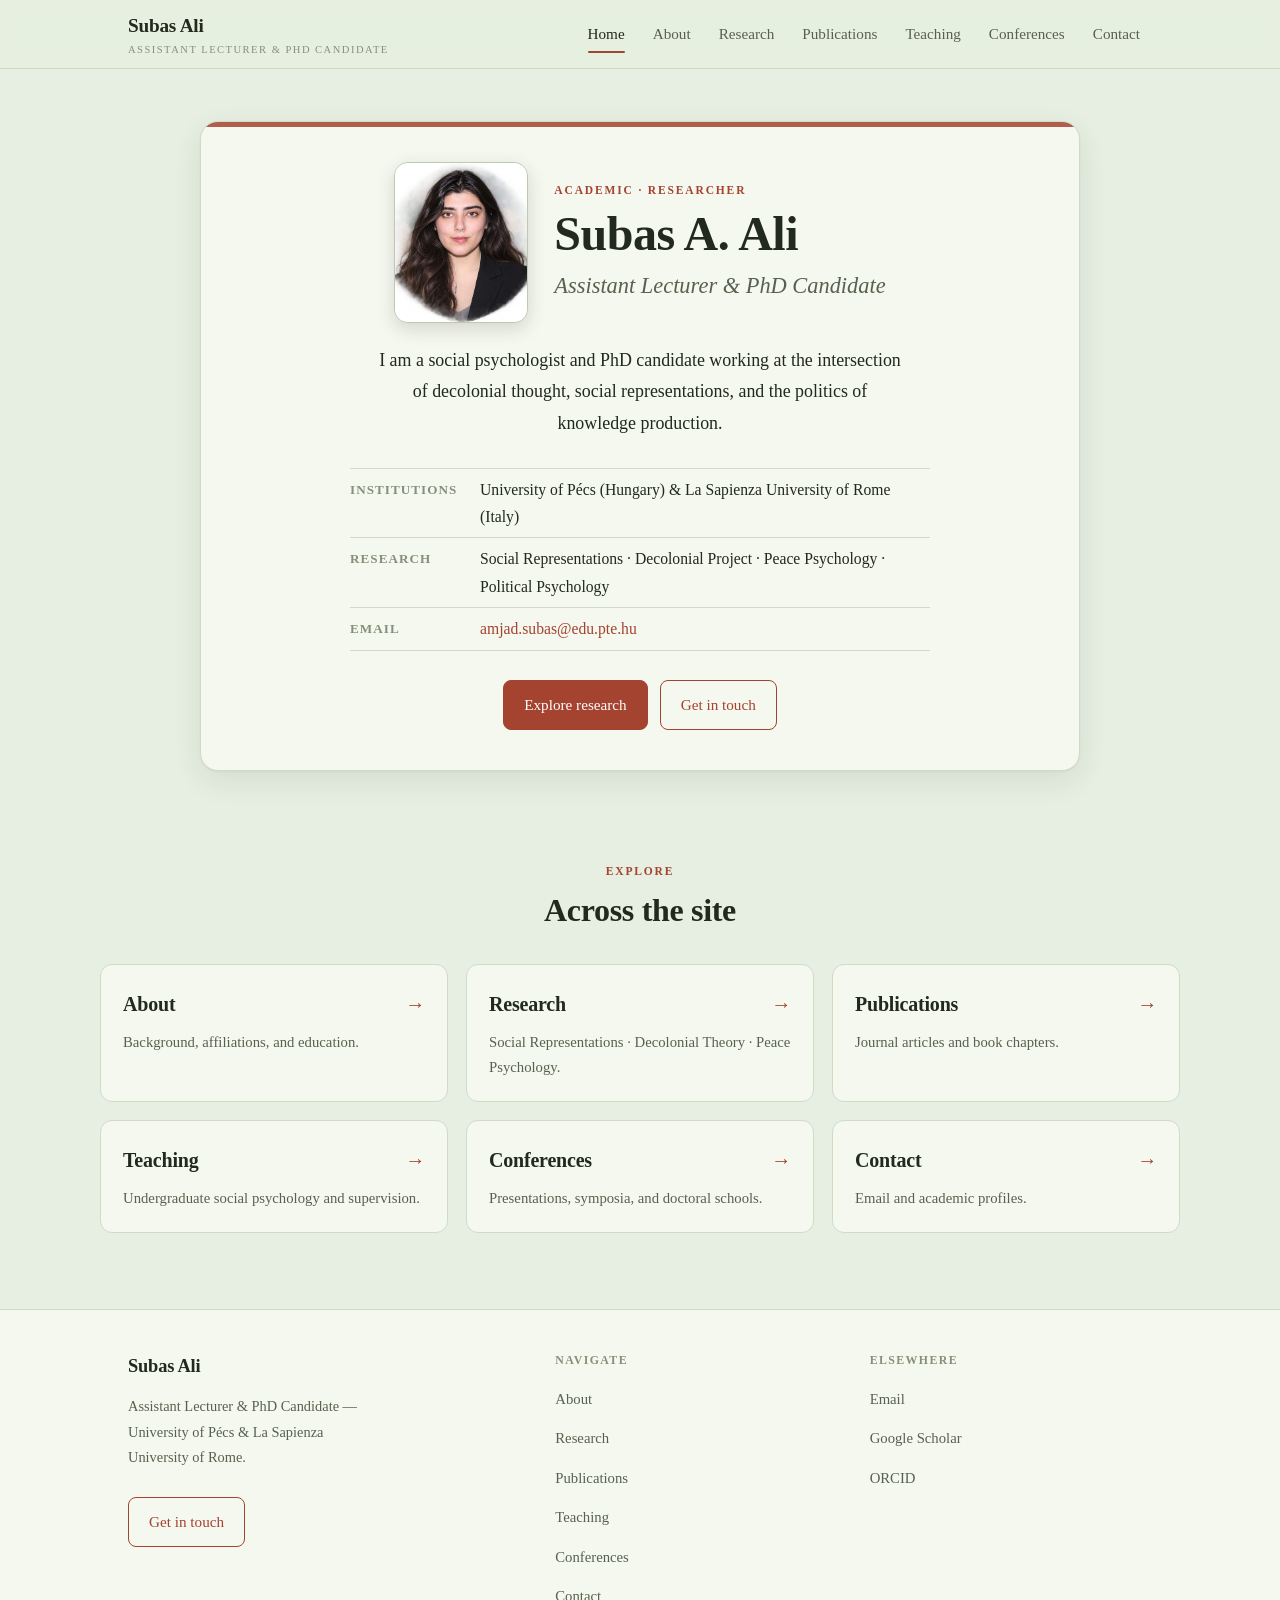
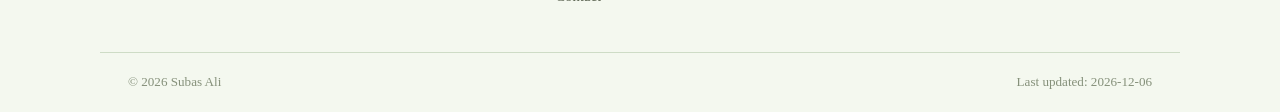
==== commit 3f9f515b: "Update index.html" ====
--- a/index.html
+++ b/index.html
@@ -617,10 +617,10 @@
           <p class="hero-role">Assistant Lecturer &amp; PhD Candidate</p>
         </div>
       </div>
-      <p class="hero-bio">I am a social psychologist and PhD candidate working at the intersection of decolonial thought, social representations, and the politics of knowledge production.</p>
+      <p class="hero-bio">I am a social psychologist and PhD candidate working at the intersection of decolonial thought, social representations, and the politics of knowledge production. </p>
       <ul class="hero-meta">
         <li><span class="k">Institutions</span><span class="v">University of P&eacute;cs (Hungary) &amp; La Sapienza University of Rome (Italy)</span></li>
-        <li><span class="k">Research</span><span class="v">Social Representations &middot; Decolonial Theory &middot; Peace Psychology</span></li>
+        <li><span class="k">Research</span><span class="v">Social Representations &middot; Decolonial Project &middot; Peace Psychology &middot; Political Psychology </span></li>
         <li><span class="k">Email</span><span class="v"><a href="mailto:amjad.subas@edu.pte.hu">amjad.subas@edu.pte.hu</a></span></li>
       </ul>
       <div class="hero-cta">
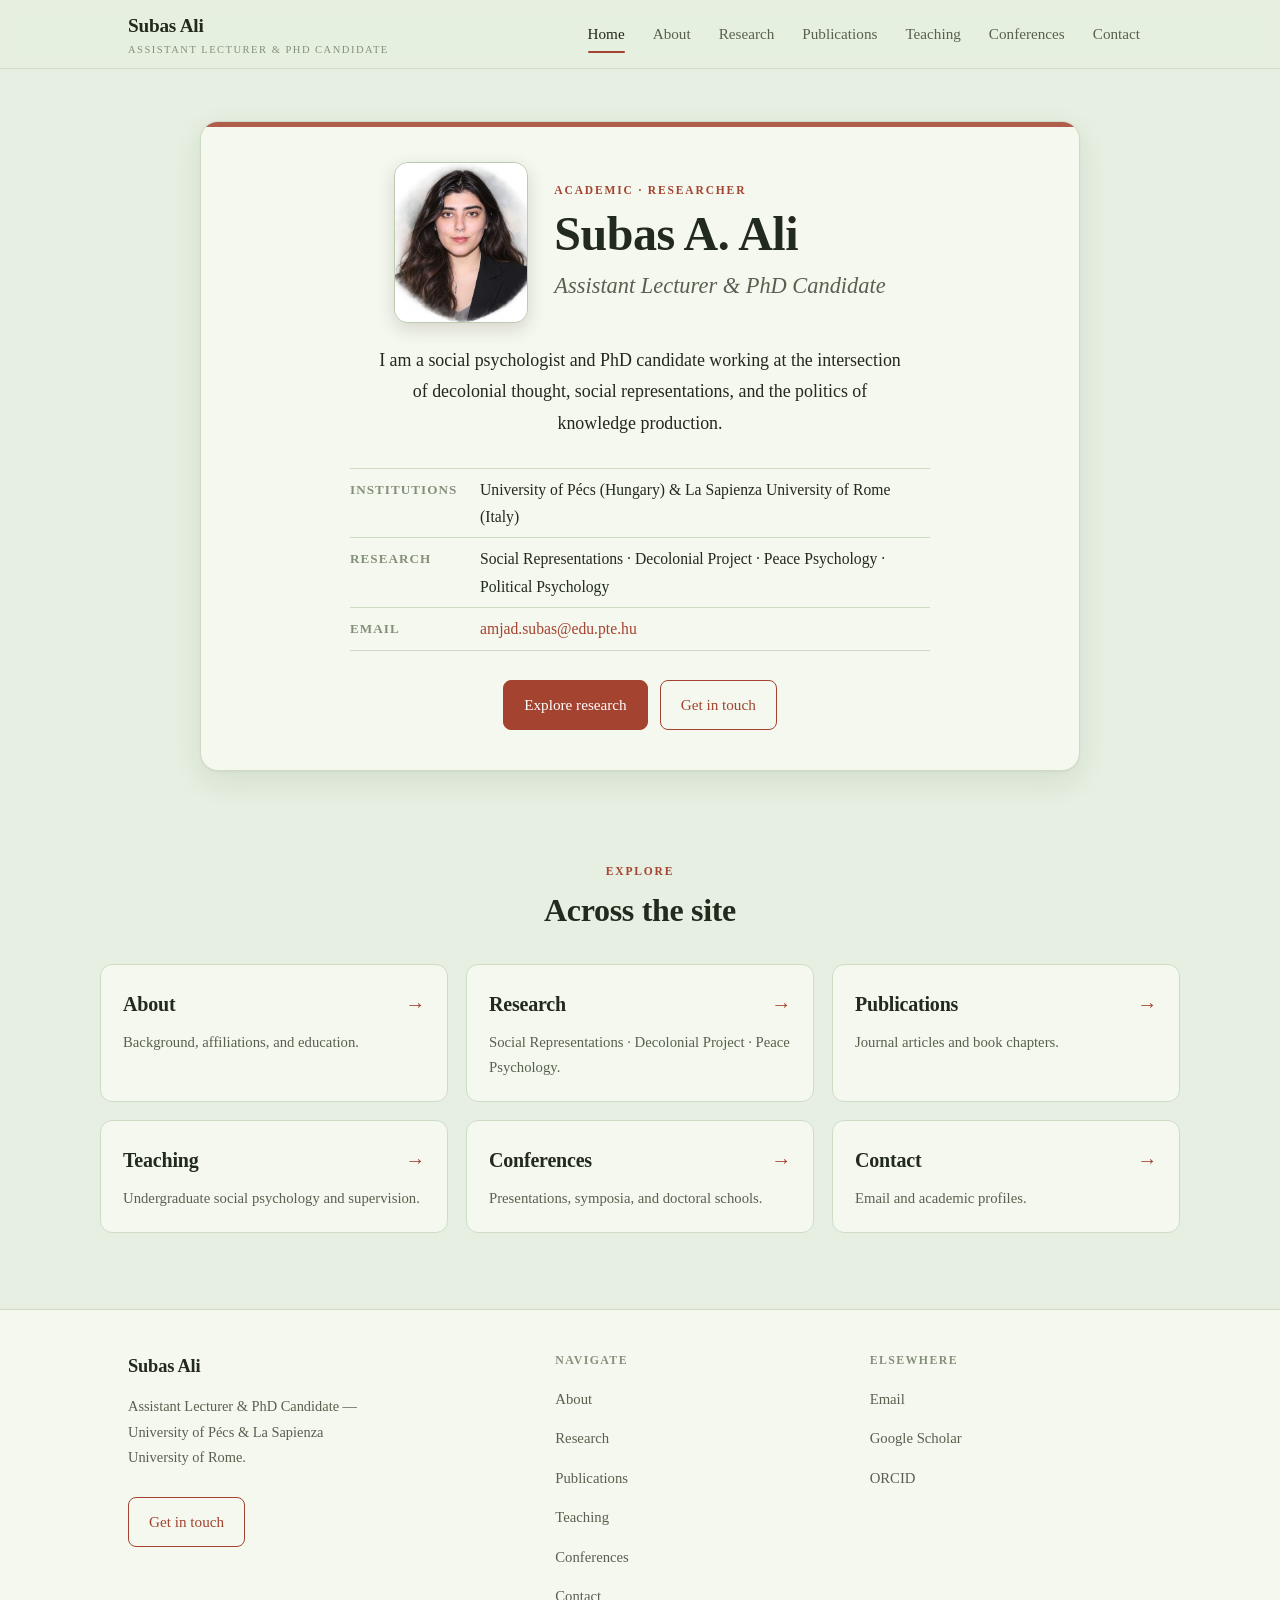
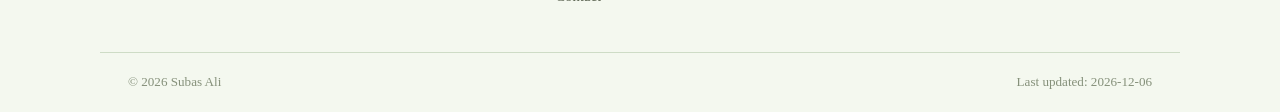
==== commit f96d753a: "Update research section text in index.html" ====
--- a/index.html
+++ b/index.html
@@ -633,7 +633,7 @@
     <div class="section-head"><span class="eyebrow">Explore</span><h2>Across the site</h2></div>
     <div class="pathways">
       <a class="pathway" href="about.html"><h3>About <span class="arrow">&rarr;</span></h3><p>Background, affiliations, and education.</p></a>
-      <a class="pathway" href="research.html"><h3>Research <span class="arrow">&rarr;</span></h3><p>Social Representations &middot; Decolonial Theory &middot; Peace Psychology.</p></a>
+      <a class="pathway" href="research.html"><h3>Research <span class="arrow">&rarr;</span></h3><p>Social Representations &middot; Decolonial Project &middot; Peace Psychology.</p></a>
       <a class="pathway" href="publications.html"><h3>Publications <span class="arrow">&rarr;</span></h3><p>Journal articles and book chapters.</p></a>
       <a class="pathway" href="teaching.html"><h3>Teaching <span class="arrow">&rarr;</span></h3><p>Undergraduate social psychology and supervision.</p></a>
       <a class="pathway" href="conferences.html"><h3>Conferences <span class="arrow">&rarr;</span></h3><p>Presentations, symposia, and doctoral schools.</p></a>
